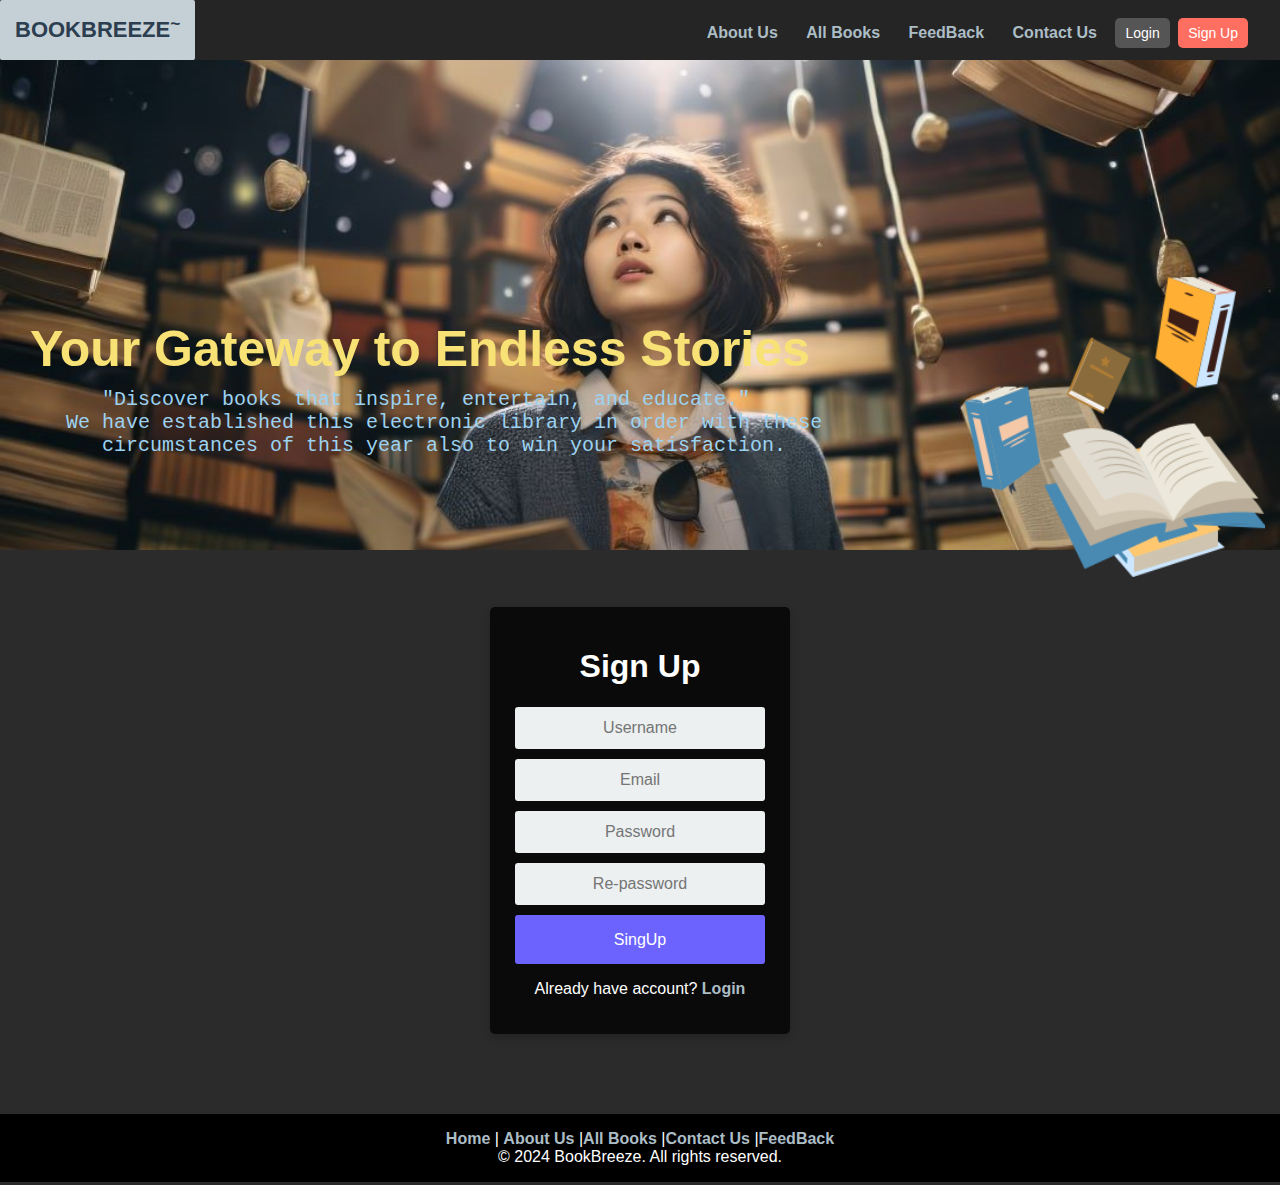
==== SignUp.html @ eeac5fe2 "added" ====
<!DOCTYPE html>
<html lang="en">
  <head>
    <title>SignUp</title>
    <meta
      name="description"
      content=" This is our book store if you are looking for any books just click the link and join us "
    />
    <meta name="keyword" content="Store,Online, Book,Informations,Developers" />
    <meta name="Book+" content="Online Book Store " />
    <link rel="stylesheet" href="styles.css" />
    <script src="myScript.js"></script>
  </head>

  <body>
    <!--this is the carve of header-->
    <div class="container">
      <div class="wave"></div>
    </div>
    <!--this is the menue of header-->
    <nav id="navigation">
      <!--this is the logo of our web-->
      <a href="index.html" class="logo">BookBreeze<span>~</span></a
      ><!--if user click in logo it will transfer him to Home page-->
      <!--this is the list of menu optin-->
      <ul class="links">
        <li><a href="About.html">About Us</a></li>
        <!--if user click in About it will transfer him to About page-->

        <li><a href="Books.html">All Books</a></li>
        <li><a href="Feedback.html">FeedBack</a></li>
        <li><a href="Communication.html">Contact Us</a></li>
        <li>
          <a href="LogIn.html" class="nav-btn login-btn">Login</a>
        </li>
        <li>
          <a href="SignUp.html" class="nav-btn signup-btn">Sign Up</a>
        </li>
        <!--this is the feedback option -->
        <!--if user click in Feedback it will transfer him to Feedback page-->
      </ul>
    </nav>
    <div>
      <!--this is the discrptin-->
      <h3 class="des">Your Gateway to Endless Stories</h3>
      <!--here put description about our website-->

      <pre class="des1">
      <strong>"Discover books that inspire, entertain, and educate."</strong><!--here put description about our website-->
   We have established this electronic library in order with these 
      circumstances of this year also to win your satisfaction.</pre>
      <!--here put description about our website-->

      <!--this is theimage header and search filed -->
      <div class="hederImage1">
        <img src="images/hed14.png" height="300" width="300" alt="hederIcon" />
      </div>
      <!--here put images-->
    </div>

    <!--Sign Up form-->

    <div class="SignUp">
      <div class="SignUp-screen">
        <div class="app-titleSign">
          <h1>Sign Up</h1>
        </div>
        <!--let user enter the user name and email and password than click to submit button-->
        <div class="SignUp-form">
          <form
            action="index.html"
            method="post"
            onsubmit="return verif_SignUp()"
          >
            <div class="control-groupSign">
              <input
                type="text"
                value=""
                placeholder="Username"
                id="SignUp-name"
                onfocus="this.style.backgroundColor = '#F0DF8B'; this.style.color = '#2c3e50'; "
                onblur="change_back(this)"
              />
            </div>

            <div class="control-groupSign">
              <input
                type="text"
                placeholder="Email"
                id="SignUp-email"
                onfocus="this.style.backgroundColor = '#F0DF8B'; this.style.color = '#2c3e50'; "
                onblur="change_back(this)"
              />
            </div>

            <div class="control-groupSign">
              <input
                type="password"
                value=""
                placeholder="Password"
                id="SignUp-pass"
                onfocus="this.style.backgroundColor = '#F0DF8B'; this.style.color = '#2c3e50'; "
                onblur="change_back(this)"
              />
            </div>

            <div class="control-groupSign">
              <input
                type="password"
                value=""
                placeholder="Re-password"
                id="SignUp-pass2"
                onfocus="this.style.backgroundColor = '#F0DF8B'; this.style.color = '#2c3e50'; "
                onblur="change_back(this)"
              />
            </div>
            <div id="error" style="display: none"></div>
            <input
              type="submit"
              class="btnSignUp btn-primary btn-large btn-block"
              value="SingUp"
            />
          </form>
          <p class="signup-link">
            Already have account? <a href="LogIn.html">Login</a>
          </p>
        </div>
      </div>
    </div>

    <!--this is the footer of the page that contin all needed information-->
    <footer>
      <a href="index.html">Home</a> | <a href="About.html">About Us</a> |<a
        href="Books.html"
        >All Books</a
      >
      |<a href="Communication.html">Contact Us</a> |<a href="FeedBack.html"
        >FeedBack</a
      ><br />
      &copy; 2024 BookBreeze. All rights reserved.
    </footer>
  </body>
</html>
---- styles.css ----
* {
  box-sizing: border-box;
}

/* Navbar Buttons */
.nav-btn {
  padding: 8px 15px;
  font-size: 14px;
  font-weight: 500;
  color: white;
  text-decoration: none;
  border-radius: 5px;
  transition: background-color 0.3s ease;
}

.login-btn {
  background-color: #555;
}

.login-btn:hover {
  background-color: #444;
}

.signup-btn {
  background-color: #ff6f61;
}

.signup-btn:hover {
  background-color: #e55353;
}

/*boy style*/
body {
  background-color: rgb(44 43 43);
  line-height: normal;
  padding: 0px;
  margin: 0px;
  font-family: sans-serif;
  font-size: 16px;
}
/*style for links in nav bar list */
a,
a:hover {
  color: #acbdc5;
  text-decoration: none;
  font-weight: 900;
}
/*style for nav bar list */
nav {
  position: absolute;
  left: 0;
  right: 0;
  top: 0;
  height: 60px;
  background: rgb(37 37 37);
  min-width: 570px;
}
/*style for logo in nav bar list */
nav .logo {
  position: relative;
  float: left;
  line-height: 60px;
  padding: 0 15px;
  font-size: 22px;
  font-weight: 900;
  text-transform: uppercase;
}
/*style for + sing in nav bar logo */
nav .logo span {
  display: inline-block;
  position: relative;
  top: -8px;
  font-size: 13pt;
}
/*style effect for nav bar logo */
nav .logo:hover {
  background: #c5d0d6;
  height: 60px;
  border-radius: 2px;
  color: #2c3e50;
}

/*style for all itmes on nav bar list*/
nav .links {
  float: right;
  margin-right: 30px;
  position: relative;
}

nav .links li {
  position: relative;
  margin: 2px;
  display: inline-block;
}

nav .links li > a {
  position: relative;
  display: inline-block;
  padding: 0 10px;
  line-height: 30px;
  height: 30px;
}
/*style effect to list  */
nav .links li > a:hover {
  background-color: #c5d0d6;
  border-radius: 2px;
  color: #2c3e50;
}
/*style for droped list -contact item */
nav .links li > a[class^="trigger-"] {
  padding-right: 43px;
}

nav .links li > a .arrow {
  position: absolute;
  width: 10px;
  height: 10px;
  top: 35%;
  text-align: left;
  right: 10px;
  border-width: 5px 5px 0 5px;
  border-style: solid;
  border-color: rgba(0, 0, 0, 0.3) transparent;
}
nav .links li > a .arrow:after {
  content: "";
  border-left: 1px solid rgba(0, 0, 0, 0.15);
  top: -10px;
  left: -15px;
  position: absolute;
  height: 15px;
}
/*style for item of droped list  --login/sing up*/
nav .links li ul {
  position: absolute;
  background-color: #f9f9f9;
  min-width: 160px;
  border-radius: 2px;
  z-index: 1;
  display: none;
  box-shadow: 0 0 5px rgba(0, 0, 0, 0.15);
  border: none;
  cursor: pointer;
}
/*style to disply droped list */
nav .links li ul > li {
  color: black;
  display: block;
  text-align: left;
}
/*style effect whene click on item on the list  */
nav .links li ul > li:hover {
  background: #c5d0d6;
}
nav .links li ul > li:hover > a {
  background: #c5d0d6;
  color: #2c3e50;
}
nav .links li:hover > .drop {
  display: block;
}
/*style for container class that hold header  */
.container {
  position: relative;
  background-image: url(./images/fast.jpg);
  background-size: cover;
  height: 550px;
}

/*style for header */
.wave {
  position: absolute;
  height: 92px;
  width: 100%;
  background-color: transparent;
  bottom: 0;
}

/*style for description of  header */

.des {
  position: relative;
  color: #f8e275;
  position: relative;
  text-align: left;
  margin-top: -230px;
  margin-left: 30px;
  font-size: 50px;
  font-weight: 600;
}

.des1 {
  position: relative;
  text-align: left;
  margin-top: -40px;
  margin-left: 30px;
  color: #9cd2f0;
  font-size: 20px;
  font-weight: 100;
}
/*style for image of  header */
.hederImage1 {
  position: relative;
  margin-top: -200px;
  margin-right: 15px;
  float: right;
}

/*style for card1 class to defind border that Contain  new books release  */
.card1 {
  height: 220px;
  width: 70%;
  border-radius: 4px;
  background: #fff;
  box-shadow: 0 6px 10px rgba(0, 0, 0, 0.08), 0 0 6px rgba(0, 0, 0, 0.05);
  margin-top: 100px;
  margin-left: 200px;
  margin-bottom: 10px;
  cursor: pointer;
}

.book-item:hover {
  transform: scale(1.05);
  box-shadow: 0 10px 20px rgba(0, 0, 0, 0.12), 0 4px 8px rgba(0, 0, 0, 0.06);
}

.card-1:hover {
  transform: scale(1.05);
  box-shadow: 0 10px 20px rgba(0, 0, 0, 0.12), 0 4px 8px rgba(0, 0, 0, 0.06);
}

/*style for title of new release book*/
.card1 h3 {
  font-weight: 600;
  line-height: 70px;
  margin-left: 200px;

  font-family: sans-serif;
  font-size: 26px;
  color: #c5d0d6;
}
/*style for description of new books release */
.card1 p {
  font-weight: 100;
  line-height: 30px;
  margin-left: 200px;
  font-size: 18px;
  color: #2c3e50;
  margin-top: -10px;
}
/*style for image of  new books release */
.card1 img {
  height: 203px;
  width: 150px;
  position: relative;
  float: left;
  margin-top: 10px;
  margin-left: 30px;
}
/*style for pay button of  new books release */
.card1 button {
  background-color: #c5d0d6;
  border-radius: 5px;
  width: 80px;
  height: 40px;
  margin-top: 10px;
  margin-left: 600px;
}

.card1 a {
  color: #2c3e50;
}

.card-1 {
  background-repeat: no-repeat;
  background-position: center;
  background-size: 126px;
}
/*style effect to max the size of border when mouse click or move up the border */
@media (max-width: 100px) {
  .card {
    margin: 20px;
  }
}

/*style for card3 class to defind border that Contain  new books release  */
.card3 {
  height: 100px;
  width: 40%;
  border-radius: 4px;
  background: #3b3b3b;
  box-shadow: 0 6px 10px rgba(0, 0, 0, 0.08), 0 0 6px rgba(0, 0, 0, 0.05);
  margin-top: 160px;
  margin-left: 400px;
  margin-bottom: 10px;
  cursor: pointer;
}
/*style effect to max the size of border when mouse click or move up the border */
.book-item:hover {
  transform: scale(1.05);
  box-shadow: 0 10px 20px rgba(0, 0, 0, 0.12), 0 4px 8px rgba(0, 0, 0, 0.06);
}

.card3:hover {
  transform: scale(1.05);
  box-shadow: 0 10px 20px rgba(0, 0, 0, 0.12), 0 4px 8px rgba(0, 0, 0, 0.06);
}

/*style for title of  new books release */
.card3 h3 {
  font-weight: 800;
  line-height: 70px;
  margin-left: 0px;
  font-family: sans-serif;
  font-size: 26px;
  color: #f7f8fa;
  padding-left: 100px;
  padding-top: 20px;
}
/*style for image of  new books release */
.card3 img {
  height: 100px;
  width: 90px;
  position: relative;
  float: right;
  margin-top: 0px;
  margin-right: 0px;
}

/*style for footer*/
/* Footer */
footer {
  text-align: center;
  padding: 1rem;
  background-color: #000000;
  color: white;
}

/*-------------------------------------Feedback and Communication Style------------------------------------------*/

/*style a specific input type and select textarea*/
.FBCS input[type="text"],
select,
textarea {
  width: 90%; /*set width text select,textarea */
  padding: 12px 20px; /*space around an element's content(text), inside of any defined borders*/
  margin: 8px 0; /*space around elements outside of any defined borders */
  border: 1px solid #ccc; /* border width,solid-,color #ccc*/
  border-radius: 4px; /*set radius submit*/
  text-align: left; /*set text to the left */
}
/*style a specific input type=submit*/
.FBCSSubmit input[type="submit"] {
  width: 30%; /*set width submit*/
  background-color: #066fa7; /*set background-color submit*/
  color: #ffffff; /*set text color*/
  padding: 14px; /*space around an element's content(text), inside of any defined borders(submit)*/
  margin: 10px 0; /*space around elements(submit), outside of any defined borders */
  border: none; /*no border */
  border-radius: 4px; /*set radius submit*/
  text-align: center; /*set text to the center */
  font-size: 100%; /*text size*/
  font-family: sans-serif; /*set text family */
}

/*select the element that has focus*/
.FBCS input[type="text"]:focus {
  border: 1px solid #555; /* border width,solid-,color #555*/
}

/* box*/
div .FeedbackCommunicationBox {
  background-color: #0a0a0a; /*set background-color #8598ad*/
  box-shadow: 0 4px 8px 0 rgba(0, 0, 0, 0.2); /*applies shadow to FeedbackCommunicationBox*/
  border-radius: 5px 5px 6px 6px; /*set radius box */
  text-align: center; /*set text to the center */
  color: #2c3e50; /*set color in text */
  padding: 10px; /*space between elements and box*/
}
.FeedbackCommunication {
  margin: auto; /*space around elements( box ), outside of any defined borders */
  margin-top: 180px; /*space(top)between box and outside of any defined borders*/
  margin-bottom: 40px; /*space(bottom)between box and outside of any defined borders*/
  width: 34%; /*width elements*/
}

.FBCS select,
input,
textarea {
  font-family: sans-serif; /*set text family */
  color: GRAY; /*set color in text */
  background-color: #ecf0f1; /*set background-color gray */
  border-radius: 3px; /*set radius */
  font-size: 16px; /*text size*/
}
.OptionSelectTopic {
  display: none; /*hide and show elements without deleting*/
}

/*-------------------------------------About Style------------------------------------------*/

.AboutColumn {
  float: left; /*can be used to wrap text around Column*/
  width: 25%; /*width elements(column)*/
  margin-bottom: 70px; /*space(Bottom)between card and outside of any defined borders (footer)*/
  padding: 0 8px; /*space between elements and card*/
}

.AboutCard {
  background-color: #fff; /*set background-color*/
  box-shadow: 0 4px 8px 0 rgba(0, 0, 0, 0.2); /*applies shadow to FeedbackCommunicationBox*/
  margin: 8px; /*space between card and outside of any defined borders*/
  padding: 10px; /*space between card and elements into card*/
}

.AboutOurTeam {
  padding: 70px; /*space between text and heder text*/
  text-align: center; /*set text to the center */
  color: #2c3e50; /*set text color */
}

.AboutButton {
  border: none; /*no border */
  padding: 7px; /*space between Button and text into Button*/
  margin-left: -6px; /*space(left)between Button and outside of any defined borders(card)*/
  background-color: #c5d0d6; /*set background-color Button*/
  color: #2c3e50; /*set text color*/
  width: 90%; /*width elements(Button)*/
}

.AboutButton:hover {
  /*selector is used to select elements when you mouse over them*/
  background-color: #2c3e50; /*set background-color Button*/
  color: #c5d0d6; /*set text color Button*/
}

.About p,
h2 {
  text-align: center; /*set text to the center */
  color: #ffffff; /*set text color */
}
.About h1 {
  margin-left: 0px;
  margin-top: 100px;
}
.tk {
  color: white;
}
.About img {
  display: block; /*displays an element as a block element (like <p>). It starts on a new line, and takes up the whole width*/
  margin-left: auto; /*space(left)between img and outside of any defined borders(card)*/
  margin-right: auto; /*space(right)between img and outside of any defined borders(card)*/
  width: 70%; /*width elements(img)*/
}
/*---------------------------Books---------------------------------*/

.btnMenu {
  /*butten that down of the header*/
  position: relative; /*position of the button*/
  background-color: #c5d0d6; /*color of the button*/
  border: none; /*without border*/
  width: 248px; /*width of the button*/
  height: 35px; /*hieght of the button*/
  font-weight: bold;
  color: #2c3e50;
  margin-top: 7.8px;
}

section.sectionBook {
  /*The separation between the specialties of books*/
  background-color: #2c3e50;
  text-align: center;
  padding: 90px;
}
.sectionImage {
  /*proparties of sectionBook image */
  position: relative;
  margin-top: -200px;
  margin-right: 15px;
  float: right;
} /*the image will be on the right*/

h3.textSectionBook {
  /*proparties of sectionBook text */
  font-style: oblique;
  text-align: center;
  color: #e6dbac;
  font-weight: bold;
  font-size: 35px;
}

.columnBook {
  /*Columns that arrange books*/
  float: left; /*the position of the column book */
  width: 25%; /*the width of the colmn book */
  margin-bottom: 10px;
}

.BookCard {
  /*the card that contain book and author and price and discription*/
  box-shadow: 0 20px 8px 0 rgba(0, 0, 0, 0.2);
  margin: 8px;
  background-color: white;
}

.container33 {
  padding: 0 16px;
}

.container33::after,
.row33::after {
  /*that will display the box in the table */
  content: "";
  clear: both;
  display: table;
}

.title {
  /*that contain author */
  color: #2c3e50;
  text-align: center;
}

button.btnBook {
  /*button if i click on it will but the book */
  border: none;
  outline: 0;
  display: inline-block;
  padding: 8px;
  color: #2c3e50;
  font-weight: bold;
  background-color: #c5d0d6;
  text-align: center;
  cursor: pointer;
  width: 100%;
}

p.bookp {
  text-align: center;
  color: #2d5986;
}
h3.bookH3 {
  text-align: center;
  color: #2d5986;
}

img.imegeBook {
  /*proparties of the image book */
  display: block;
  margin-left: auto; /*the image will be in the center */
  margin-right: auto; /*the image will be in the center */
  width: 120px;
  height: 165px;
}

/*style for card3 class to defind border that Contain btnmenu this button    */
.cardBook {
  width: 100%;
  border-radius: 4px;
  position: relative;
  box-shadow: 0 6px 10px rgba(0, 0, 0, 0.08), 0 0 6px rgba(0, 0, 0, 0.05);
  margin-top: 50px;
  margin-bottom: 10px;
}

.Bookscontainer {
  position: relative;
  background: #2c3e50;
  height: 74vh;
}
.Booksdes {
  color: #f0df8b;
  position: relative;
  text-align: left;
  margin-top: -300px;
  margin-left: 30px;
  font-size: 50px;
  font-weight: 600;
}
.BooksdesHeder a {
  color: #2c3e50;
}
.Booksdes1 {
  position: relative;
  text-align: left;
  margin-top: -30px;
  margin-left: 30px;
  color: #c5d0d6;
  font-size: 20px;
  font-weight: 100;
}

/*style for image of  header */
.BooksHederImage1 {
  position: relative;
  margin-top: -235px;
  margin-right: 15px;
  float: right;
}

/*--------------------------SignUp Style---------------------------*/
* {
  box-sizing: border-box;
}
/*focus  */
*:focus {
  outline: none;
}
/*put size for border */
.SignUp {
  margin: 80px auto;
  margin-top: 150px;
  width: 300px;
}

/* color of border*/
.SignUp-screen {
  background-color: #0a0a0a; /*set background-color  */
  box-shadow: 0 4px 8px 0 rgba(0, 0, 0, 0.2);
  padding: 20px;

  border-radius: 5px;
}
/*put signup word in the center */
.app-titleSign {
  text-align: center;
  color: #ffffff;
}
/*set the text in center */
.SignUp-form {
  text-align: center;
}
/*do margin to the bottom  */
.control-groupSign {
  margin-bottom: 10px;
}

/*put all words in center  */
input {
  text-align: center;
  background-color: #312727;
  border: 2px solid transparent;
  border-radius: 3px;
  font-size: 16px;
  font-weight: 200;
  padding: 10px 0;
  width: 250px;
  transition: border 0.5s;
}
/*let the circle around user name and password and email colored */
input:focus {
  border: 2px solid #9494b8;
  box-shadow: none;
}

/* set Property for button*/
.btnSignUp {
  border: 2px solid transparent;
  background: #6c63ff;
  color: #ffffff;
  font-size: 16px;
  line-height: 25px;
  padding: 10px 0;
  text-decoration: none;
  text-shadow: none;
  border-radius: 3px;
  box-shadow: none;
  transition: 0.25s;
  display: block;
  width: 250px;
  margin: 0 auto;
}
.signup-link {
  color: #fff;
}

/* set a color when mouse click in buttoon */
.btnSign:hover {
  background-color: #2c3e50;
}
/* set color for link */
#a1 {
  color: #fff;
}
/*--------------------------login Style---------------------------*/
* {
  box-sizing: border-box;
}
/*focus  */
*:focus {
  outline: none;
}
.Login {
  margin: 80px auto;
  margin-top: 170px;
  width: 300px;
}
/* color of border*/
.Login-screen {
  background-color: #0a0a0a; /*set background-color  */
  box-shadow: 0 4px 8px 0 rgba(0, 0, 0, 0.2);
  padding: 20px;
  border-radius: 5px;
}
/*put login word in the center */
.app-titleLog {
  text-align: center;
  color: #ffffff;
}
/*set the text in center */
.Login-form {
  text-align: center;
  color: #ffffff;
}
/*do margin to the bottom  */
.control-groupLog {
  margin-bottom: 10px;
}
/*put all words in center  */
input {
  text-align: center;
  background-color: #ecf0f1;
  border: 2px solid transparent;
  border-radius: 3px;
  font-size: 16px;
  font-weight: 200;
  padding: 10px 0;
  width: 250px;
  transition: border 0.5s;
}

/*let the circle around user name and password colored */
input:focus {
  border: 2px solid #9494b8;
  box-shadow: none;
}
/* set Property for button*/
.btnLog {
  border: 2px solid transparent;
  background: #2c3e50;
  color: #fff;
  font-size: 16px;
  line-height: 25px;
  padding: 10px 0;
  text-decoration: none;
  text-shadow: none;
  border-radius: 3px;
  box-shadow: none;
  transition: 0.25s;
  display: block;
  width: 250px;
  margin: 0 auto;
}
/*the color of bottom */
.btnLog:hover {
  background-color: #2c3e50;
}
/*the color of link */
input.remember {
  width: 10px;
  height: 10px;
}

#a2 {
  color: #fff;
}
/*--------------------------checkOut Style---------------------------*/

* {
  box-sizing: border-box;
}

*:focus {
  outline: none;
}
.checkOut {
  margin: 80px auto;
  width: 300px;
  margin-top: 160px;
}
/* color of border*/
.checkOut-screen {
  background-color: #fff; /*set background-color  */
  box-shadow: 0 4px 8px 0 rgba(0, 0, 0, 0.2);
  padding: 20px;
  border-radius: 5px;
}
/*put payment word in the center */
.app-title {
  text-align: center;
  color: #2c3e50;
}
/*set the text in center */
.checkOut-form {
  text-align: center;
}
/*do margin to the bottom  */
.control-group {
  margin-bottom: 10px;
}
/*put all words in center  */
input {
  text-align: center;
  background-color: #ecf0f1;
  border: 2px solid transparent;
  border-radius: 3px;
  font-size: 16px;
  font-weight: 200;
  padding: 10px 0;
  width: 250px;
  transition: border 0.5s;
}

/*let the circle around user name and password colored */
input:focus {
  border: 2px solid #9494b8;
  box-shadow: none;
}

/* set Property for button*/
.btnCheck {
  border: 2px solid transparent;
  background: #2c3e50;
  color: #fff;
  font-size: 16px;
  line-height: 25px;
  padding: 10px 0;
  text-decoration: none;
  text-shadow: none;
  border-radius: 3px;
  box-shadow: none;
  transition: 0.25s;
  display: block;
  width: 250px;
  margin: 0 auto;
}
/*the color of bottom */
.btnCheck:hover {
  background-color: #2c3e50;
}

/* Categories */
.categories {
  padding: 2rem;
  background-color: #ffffff;
}

.categories h2 {
  text-align: center;
  margin-bottom: 2rem;
  font-size: 1.8rem;
}

.category-grid {
  display: grid;
  grid-template-columns: repeat(auto-fit, minmax(200px, 1fr));
  gap: 1.5rem;
}

.category-box {
  background-color: #4e4e4e;
  padding: 1.5rem;
  text-align: center;
  border-radius: 8px;
  box-shadow: 0 10px 5px rgba(0, 0, 0, 0.1);
  color: #cde1fa;
}

.category-box h3 {
  font-size: 1.2rem;
  margin-bottom: 0.5rem;
}

.category-box p {
  margin-bottom: 1rem;
}

.explore-btn {
  background-color: #ff6f61;
  color: #ffffff;
  border: none;
  padding: 0.5rem 1rem;
  border-radius: 5px;
  cursor: pointer;
  font-size: 0.9rem;
}

.explore-btn:hover {
  background-color: #e55353;
}

/* Book Items in Categories */
.book-item {
  display: flex;
  align-items: center;
  margin-bottom: 20px;
  padding: 10px;
  background-color: #565657;
  border-radius: 8px;
  box-shadow: 0 10px 4px rgba(0, 0, 0, 0.1);
  color: #e9eef4;
}

.book-item img {
  width: 100px;
  height: 150px;
  border-radius: 5px;
  margin-right: 15px;
}

.book-details {
  display: flex;
  flex-direction: column;
}

.book-details h4 {
  font-size: 1.2rem;
  margin-bottom: 5px;
}

.book-details p {
  margin: 2px 0;
}

.buy-now-btn,
.add-to-cart-btn {
  margin-top: 10px;
  padding: 5px 10px;
  border: none;
  border-radius: 5px;
  font-size: 0.9rem;
  cursor: pointer;
  color: white;
}

.buy-now-btn {
  background-color: #ff6f61;
  color: rgb(255, 255, 255);
  margin-right: 10px;
}

.add-to-cart-btn {
  background-color: #343a40;
  color: rgb(255, 255, 255);
}

.buy-now-btn:hover {
  background-color: #e55353;
}

.add-to-cart-btn:hover {
  background-color: #212529;
}

/* About Section */
.about {
  padding: 2rem;
  background-color: rgb(44 43 43);
  text-align: center;
}

.about h2 {
  font-size: 1.8rem;
  margin-bottom: 1rem;
  color: rgb(0, 0, 0);
}

.about p {
  max-width: 600px;
  margin: 0 auto;
  font-size: 1rem;
  color: white;
}

/* Contact Section */
.contact {
  padding: 2rem;
  background-color: rgb(44 43 43);
  color: white;
  text-align: center;
}

.contact h2 {
  font-size: 1.8rem;
  margin-bottom: 1rem;
  color: rgb(0, 0, 0);
}

.contact p {
  margin: 0.5rem 0;
}

.aboutuse {
  padding: 40px 20px;
  max-width: 800px;
  margin: 0 auto;
  text-align: center;
  color: white;
  font-size: large;
  line-height: 1.5;
  line-gap-override: normal;
}
.Aboutus h1 {
  color: #d80505;
  margin-bottom: 20px;
  font-size: 36px;
}

.Aboutus p {
  margin-bottom: 20px;
  font-size: 18px;
}
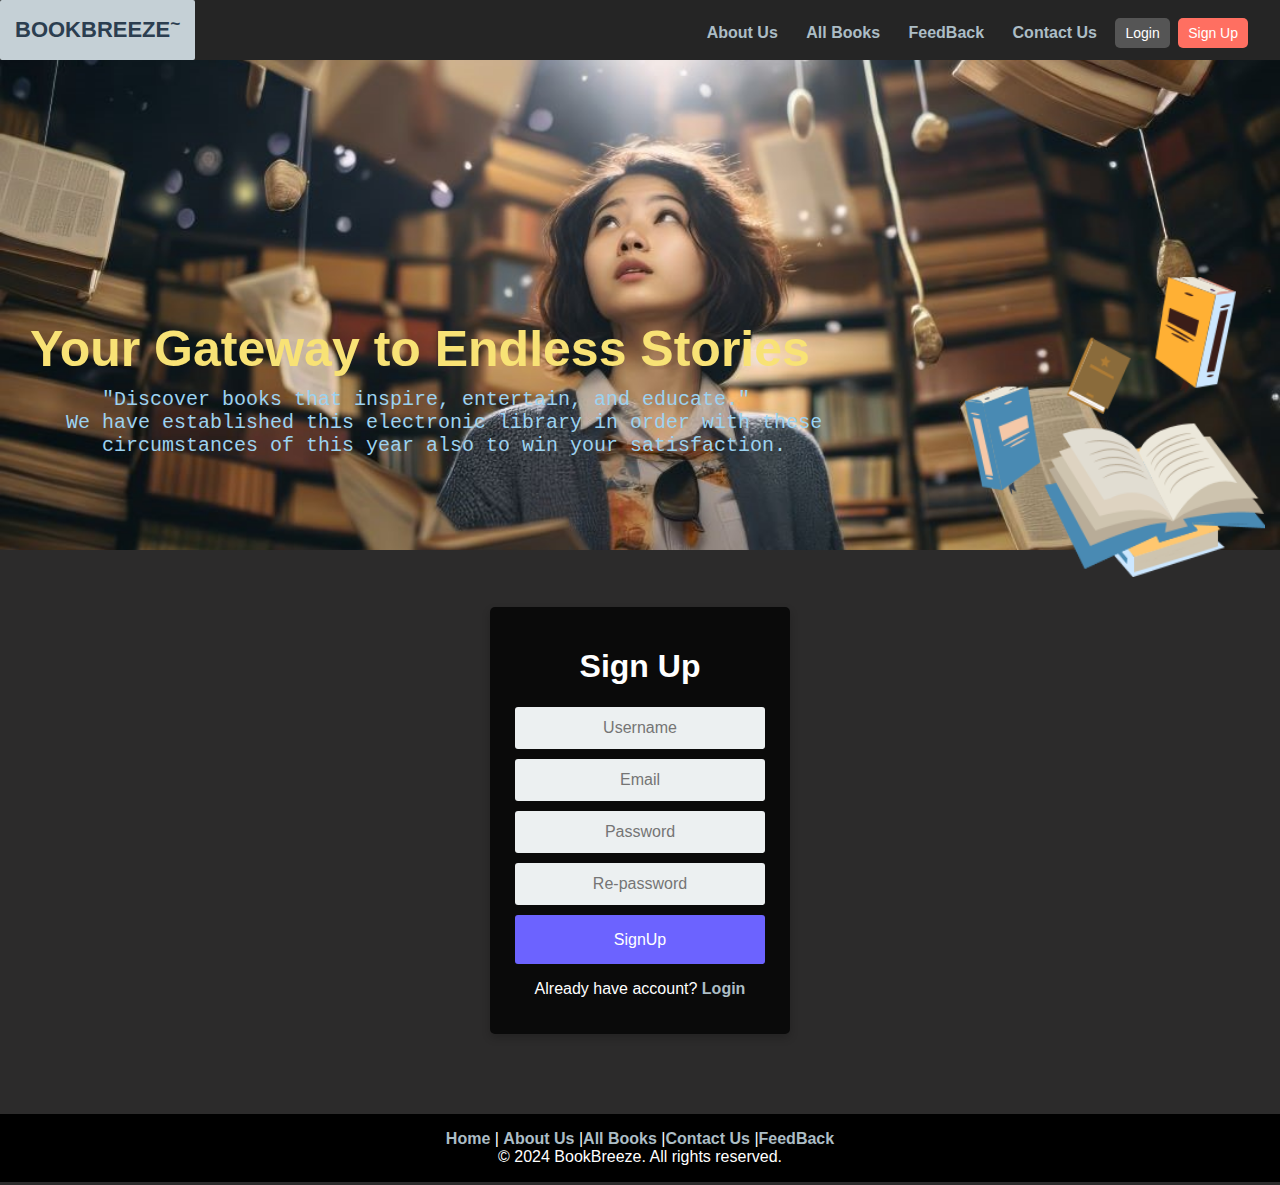
==== commit eda9fd20: "Update SignUp.html" ====
--- a/SignUp.html
+++ b/SignUp.html
@@ -118,7 +118,7 @@
             <input
               type="submit"
               class="btnSignUp btn-primary btn-large btn-block"
-              value="SingUp"
+              value="SignUp"
             />
           </form>
           <p class="signup-link">
